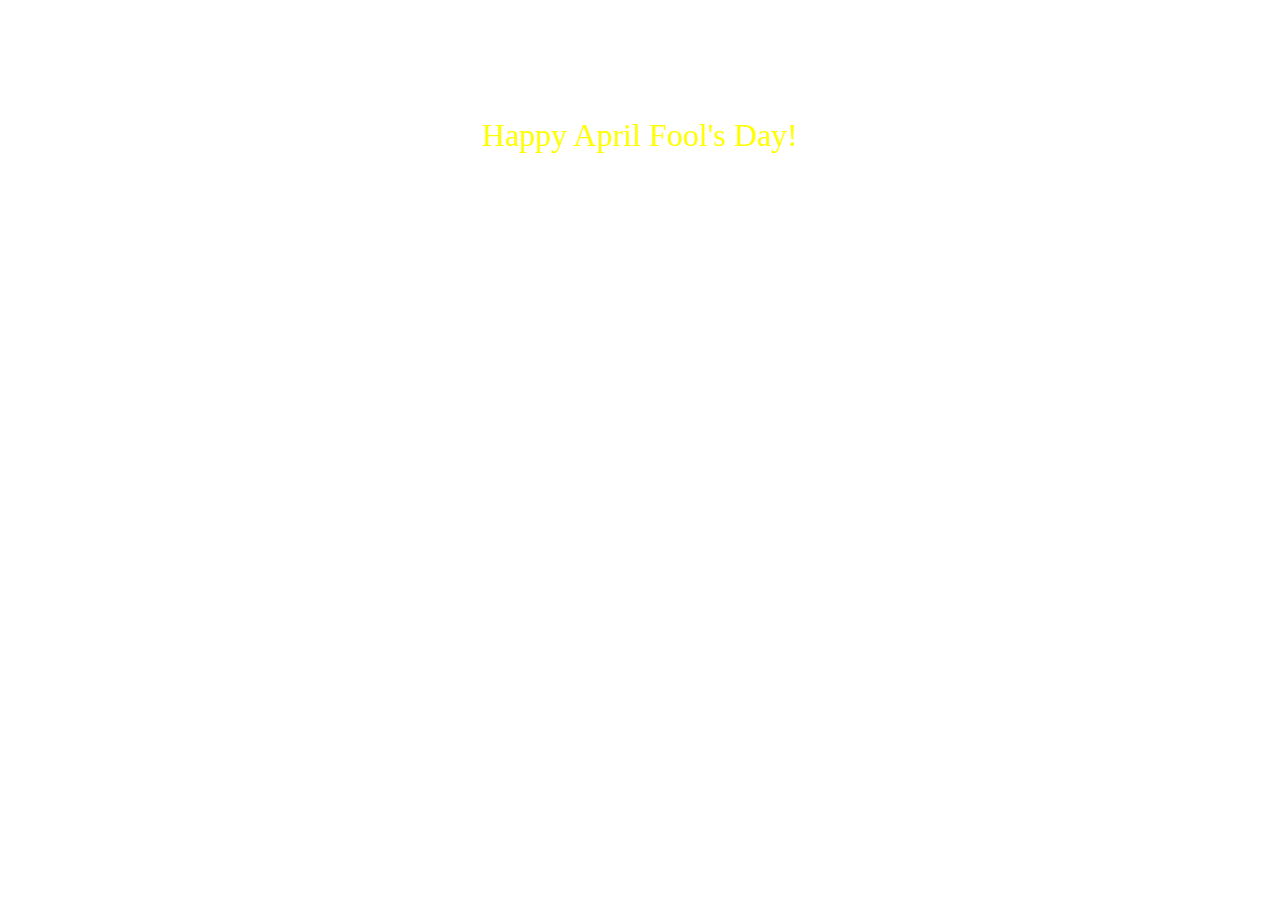
==== index.html @ 1a0f26ee "initial commit" ====
<!DOCTYPE html>
<html lang="en">

<head>
    <meta charset="UTF-8">
    <meta name="viewport" content="width=device-width, initial-scale=1.0">
    <meta http-equiv="X-UA-Compatible" content="ie=edge">
    <link rel="stylesheet" href="./assets/css/style.css">
    <title>Portfolio</title>
</head>

<body>
    <iframe src="./assets/images/silence.mp3" allow="autoplay" id="audio" style="display:none"></iframe>
    <audio id="myAudio" autoplay loop>
        <source type="audio/ogg">
    </audio>

    <div class="cont"><video id="myVideo" autoplay muted>

            <source
                src="./assets/images/Rick Astley - Never Gonna Give You Up (Official Music Video) (1080p_25fps_H264-128kbit_AAC).mp4"
                type="video/mp4">
            Your browser does not support HTML5 video.
        </video>

        <div class="overlay">
                <div id="hello">Happy April Fool's Day!</div>
            </div>

    </div>




    <script>
        var isChromium = window.chrome;
        var winNav = window.navigator;
        var vendorName = winNav.vendor;
        var isOpera = typeof window.opr !== "undefined";
        var isIEedge = winNav.userAgent.indexOf("Edge") > -1;
        var isIOSChrome = winNav.userAgent.match("CriOS");
        var hello = document.getElementById("hello");

        if (isIOSChrome) {
            // is Google Chrome on IOS
        } else if (
            isChromium !== null &&
            typeof isChromium !== "undefined" &&
            vendorName === "Google Inc." &&
            isOpera === false &&
            isIEedge === false
        ) {
            // is Google Chrome
            var myAudio = document.getElementById("myAudio");

            function bgMusic() {

                //var randomMusic Audio("./assets/audio/"+music+".ogg";

                var randomMusic = "./assets/images/music.ogg";
                console.log(randomMusic);

                myAudio.setAttribute("src", randomMusic);
            }
            // var vid = document.getElementById("myVideo");
            window.onload = bgMusic();
        } else {
            var vid = document.getElementById("myVideo");

            function enableAutoplay() {
                vid.autoplay = true;
                vid.muted = false;
                vid.load();
            }
            window.onload = enableAutoplay();
            // not Google Chrome 

        }
    </script>
</body>

</html>
---- assets/css/style.css ----
.cont {
    position: relative;
}

.overlay {
    position:absolute;
    bottom:5%;
    left:50%;
    z-index:1;
    transform: translate(-50%);
}

#myVideo{
    width: 100%;
    z-index: 0;
    position: relative;
}

#hello {
    font-size: 2em;
    animation: scale .75s infinite ease-in-out;
    color: yellow;
    z-index: 100;
}

.flex {
    height: 100%;
    width: 100%;
    position: absolute;
    top: 0px;
    display: flex;
    flex-direction: column;
    justify-content: center;
    align-content: center;
    
}

@keyframes scale {
    0% {
        transform: scale(1);
    }

    50% {
        transform: scale(2);
    }

    100% {
        transform: scale(1);
    }
}

@media screen and( max-width: 600px){
    #hello {
        font-size: .75em;
    }
}
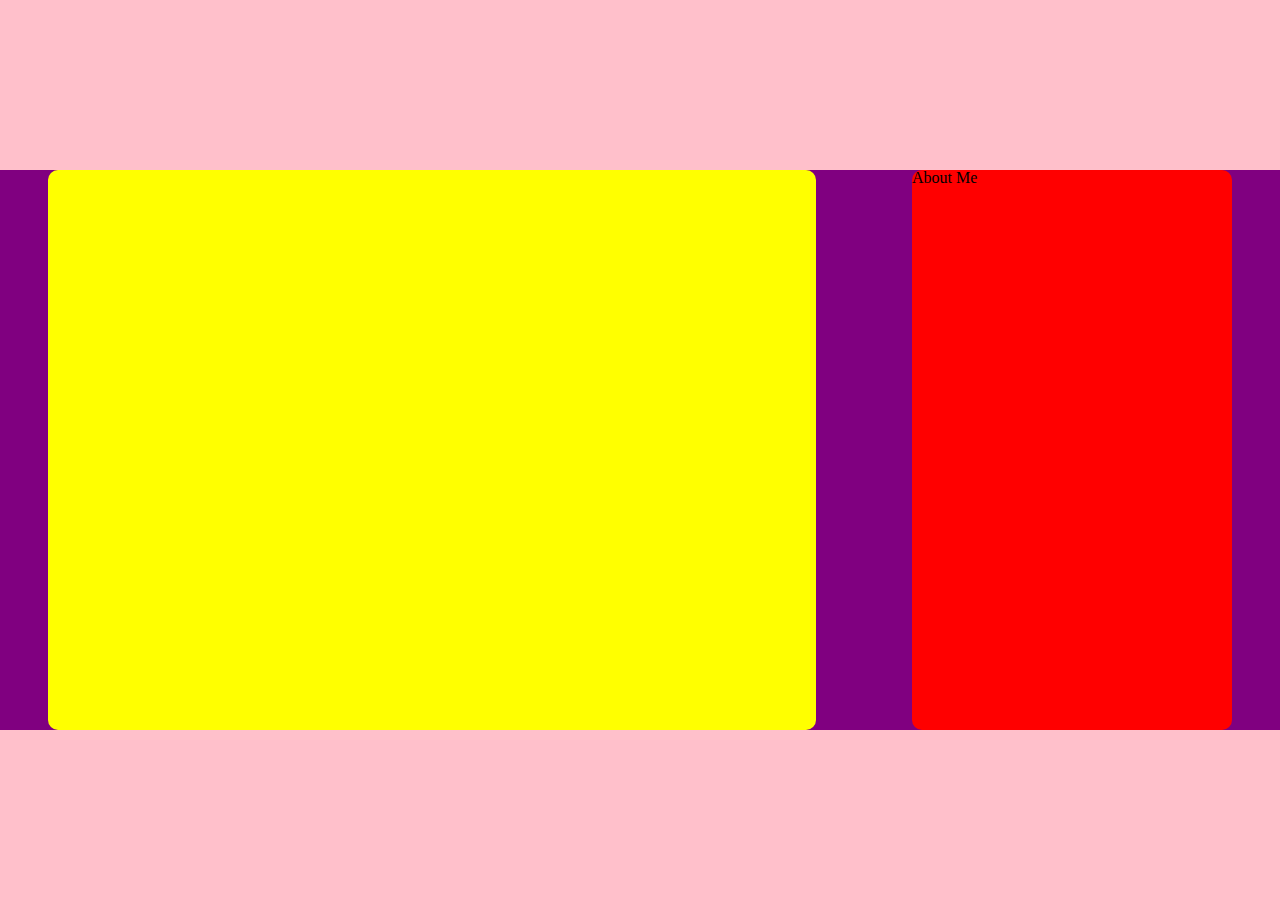
==== commit 840d4edb: "set up for critique" ====
--- a/index.html
+++ b/index.html
@@ -1,82 +1,21 @@
 <!DOCTYPE html>
 <html lang="en">
-
 <head>
     <meta charset="UTF-8">
     <meta name="viewport" content="width=device-width, initial-scale=1.0">
     <meta http-equiv="X-UA-Compatible" content="ie=edge">
+    <link rel="stylesheet" href="./assets/css/reset.css">
     <link rel="stylesheet" href="./assets/css/style.css">
-    <title>Portfolio</title>
+    <title>Jorge Sierra</title>
 </head>
-
 <body>
-    <iframe src="./assets/images/silence.mp3" allow="autoplay" id="audio" style="display:none"></iframe>
-    <audio id="myAudio" autoplay loop>
-        <source type="audio/ogg">
-    </audio>
-
-    <div class="cont"><video id="myVideo" autoplay muted>
-
-            <source
-                src="./assets/images/Rick Astley - Never Gonna Give You Up (Official Music Video) (1080p_25fps_H264-128kbit_AAC).mp4"
-                type="video/mp4">
-            Your browser does not support HTML5 video.
-        </video>
-
-        <div class="overlay">
-                <div id="hello">Happy April Fool's Day!</div>
-            </div>
-
+    <div class="flex-body-container">
+        <div class="black-top"></div>
+        <div class="flex-contet">
+            <div class="portfolio"></div>
+            <div class="about-me">About Me</div>
+        </div>
+        <div class="black-top"></div>
     </div>
-
-
-
-
-    <script>
-        var isChromium = window.chrome;
-        var winNav = window.navigator;
-        var vendorName = winNav.vendor;
-        var isOpera = typeof window.opr !== "undefined";
-        var isIEedge = winNav.userAgent.indexOf("Edge") > -1;
-        var isIOSChrome = winNav.userAgent.match("CriOS");
-        var hello = document.getElementById("hello");
-
-        if (isIOSChrome) {
-            // is Google Chrome on IOS
-        } else if (
-            isChromium !== null &&
-            typeof isChromium !== "undefined" &&
-            vendorName === "Google Inc." &&
-            isOpera === false &&
-            isIEedge === false
-        ) {
-            // is Google Chrome
-            var myAudio = document.getElementById("myAudio");
-
-            function bgMusic() {
-
-                //var randomMusic Audio("./assets/audio/"+music+".ogg";
-
-                var randomMusic = "./assets/images/music.ogg";
-                console.log(randomMusic);
-
-                myAudio.setAttribute("src", randomMusic);
-            }
-            // var vid = document.getElementById("myVideo");
-            window.onload = bgMusic();
-        } else {
-            var vid = document.getElementById("myVideo");
-
-            function enableAutoplay() {
-                vid.autoplay = true;
-                vid.muted = false;
-                vid.load();
-            }
-            window.onload = enableAutoplay();
-            // not Google Chrome 
-
-        }
-    </script>
 </body>
-
 </html>--- a/assets/css/style.css
+++ b/assets/css/style.css
@@ -1,56 +1,39 @@
-.cont {
-    position: relative;
+*{
+    font-size: 20px;
 }
 
-.overlay {
-    position:absolute;
-    bottom:5%;
-    left:50%;
-    z-index:1;
-    transform: translate(-50%);
+.black-top {
+    background-color: black;
+    height: 20%;
 }
 
-#myVideo{
-    width: 100%;
-    z-index: 0;
-    position: relative;
-}
-
-#hello {
-    font-size: 2em;
-    animation: scale .75s infinite ease-in-out;
-    color: yellow;
-    z-index: 100;
-}
-
-.flex {
-    height: 100%;
-    width: 100%;
-    position: absolute;
-    top: 0px;
+.flex-body-container{
     display: flex;
     flex-direction: column;
     justify-content: center;
-    align-content: center;
-    
+    align-items: center;
+    background-color:pink;
+    height: 100vh;
+    width: 100%;
 }
 
-@keyframes scale {
-    0% {
-        transform: scale(1);
-    }
-
-    50% {
-        transform: scale(2);
-    }
-
-    100% {
-        transform: scale(1);
-    }
+.flex-contet {
+    width: 100%;
+    display: flex;
+    background-color: purple;
+    justify-content: space-around;
 }
 
-@media screen and( max-width: 600px){
-    #hello {
-        font-size: .75em;
-    }
+
+.portfolio {
+    background-color: yellow;
+    width: 60%;
+    height: 35em;
+    border-radius: 10px;
+}
+
+.about-me {
+    width: 20em;
+    background-color: red;
+    border-radius: 10px;
 }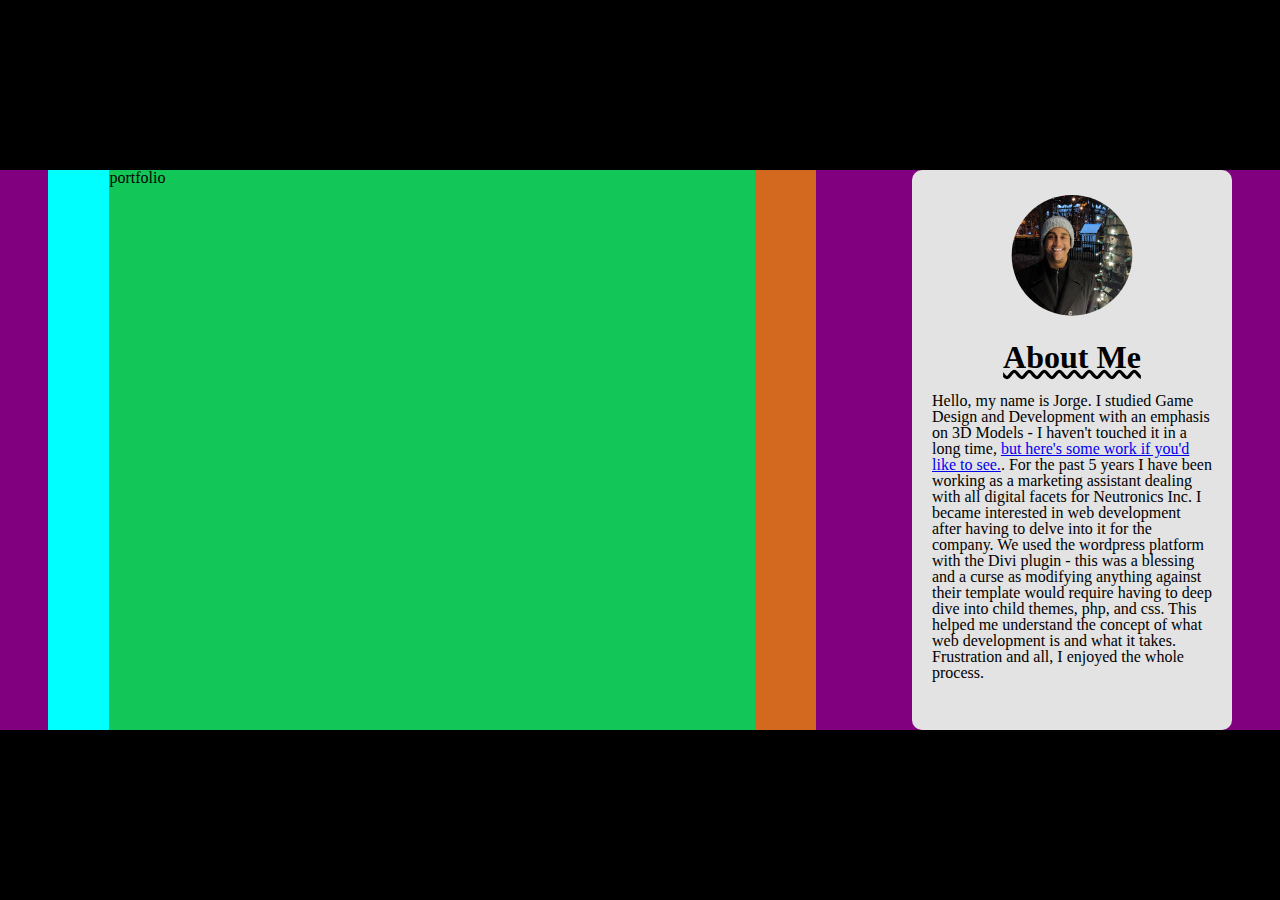
==== commit f1bf859c: "placed items" ====
--- a/index.html
+++ b/index.html
@@ -1,21 +1,42 @@
 <!DOCTYPE html>
 <html lang="en">
+
 <head>
     <meta charset="UTF-8">
     <meta name="viewport" content="width=device-width, initial-scale=1.0">
     <meta http-equiv="X-UA-Compatible" content="ie=edge">
     <link rel="stylesheet" href="./assets/css/reset.css">
-    <link rel="stylesheet" href="./assets/css/style.css">
+    <link rel="stylesheet" href="./assets/css/main.css">
     <title>Jorge Sierra</title>
 </head>
+
 <body>
     <div class="flex-body-container">
-        <div class="black-top"></div>
         <div class="flex-contet">
-            <div class="portfolio"></div>
-            <div class="about-me">About Me</div>
+            <div class="portfolio">
+                <div class="left-arrow"></div>
+                <div class="components-container">
+                    <h1>portfolio</h1>
+                </div>
+                <div class="right-arrow"></div>
+            </div>
+            <div class="about-me">
+                <div class="profile">
+                    <img src="./assets/images/profile.png" alt="" class="circle-clip profile-img">
+                    <h3>About Me</h3>
+                    <p>Hello, my name is Jorge. I studied Game Design and Development with an emphasis on 3D Models - I
+                        haven't touched it in a long time, <a href="https://www.deviantart.com/sulfonicxeno/gallery/">but
+                        here's some work if you'd like to see.</a>. For the past 5 years I have been working as a
+                        marketing assistant dealing with all digital facets for Neutronics Inc. I became interested in
+                        web development after having to delve into it for the company. We used the wordpress platform
+                        with the Divi plugin - this was a blessing and a curse as modifying anything against their
+                        template would require having to deep dive into child themes, php, and css. This helped me
+                        understand the concept of what web development is and what it takes. Frustration and all, I
+                        enjoyed the whole process.</p>
+                </div>
+            </div>
         </div>
-        <div class="black-top"></div>
     </div>
 </body>
+
 </html>--- a/assets/css/main.css
+++ b/assets/css/main.css
@@ -0,0 +1,111 @@
+* {
+  font-size: 20px;
+}
+
+body {
+  background-color: black;
+  display: -webkit-box;
+  display: -ms-flexbox;
+  display: flex;
+  -webkit-box-pack: center;
+      -ms-flex-pack: center;
+          justify-content: center;
+  -webkit-box-align: center;
+      -ms-flex-align: center;
+          align-items: center;
+  height: 100vh;
+}
+
+.flex-body-container {
+  display: -webkit-box;
+  display: -ms-flexbox;
+  display: flex;
+  -webkit-box-orient: vertical;
+  -webkit-box-direction: normal;
+      -ms-flex-direction: column;
+          flex-direction: column;
+  -webkit-box-pack: center;
+      -ms-flex-pack: center;
+          justify-content: center;
+  -webkit-box-align: center;
+      -ms-flex-align: center;
+          align-items: center;
+  width: 100%;
+  height: 90%;
+}
+
+.flex-body-container .flex-contet {
+  width: 100%;
+  display: -webkit-box;
+  display: -ms-flexbox;
+  display: flex;
+  background-color: purple;
+  -ms-flex-pack: distribute;
+      justify-content: space-around;
+}
+
+.flex-body-container .flex-contet .portfolio {
+  background-color: yellow;
+  width: 60%;
+  height: 35em;
+  border-radius: 10px;
+  display: -webkit-box;
+  display: -ms-flexbox;
+  display: flex;
+}
+
+.flex-body-container .flex-contet .portfolio .left-arrow {
+  background-color: cyan;
+  -webkit-box-flex: 1;
+      -ms-flex: 1;
+          flex: 1;
+}
+
+.flex-body-container .flex-contet .portfolio .right-arrow {
+  background-color: chocolate;
+  -webkit-box-flex: 1;
+      -ms-flex: 1;
+          flex: 1;
+}
+
+.flex-body-container .flex-contet .portfolio .components-container {
+  background-color: #12c757;
+  -webkit-box-flex: 3;
+      -ms-flex: 3;
+          flex: 3;
+  -ms-flex-preferred-size: 60%;
+      flex-basis: 60%;
+}
+
+.flex-body-container .flex-contet .about-me {
+  width: 20em;
+  background-color: #e3e3e3;
+  border-radius: 10px;
+}
+
+.flex-body-container .flex-contet .about-me h3 {
+  font-weight: bolder;
+  font-size: 2em;
+  text-align: center;
+  -webkit-text-decoration-line: underline;
+          text-decoration-line: underline;
+  -webkit-text-decoration-style: wavy;
+          text-decoration-style: wavy;
+}
+
+.flex-body-container .flex-contet .about-me .profile-img {
+  display: block;
+  margin-left: auto;
+  margin-right: auto;
+  width: 8em;
+}
+
+.flex-body-container .flex-contet .about-me .circle-clip {
+  -webkit-clip-path: circle(40% at 50% 50%);
+          clip-path: circle(40% at 50% 50%);
+}
+
+.flex-body-container .flex-contet .about-me p {
+  padding: 20px;
+}
+/*# sourceMappingURL=main.css.map */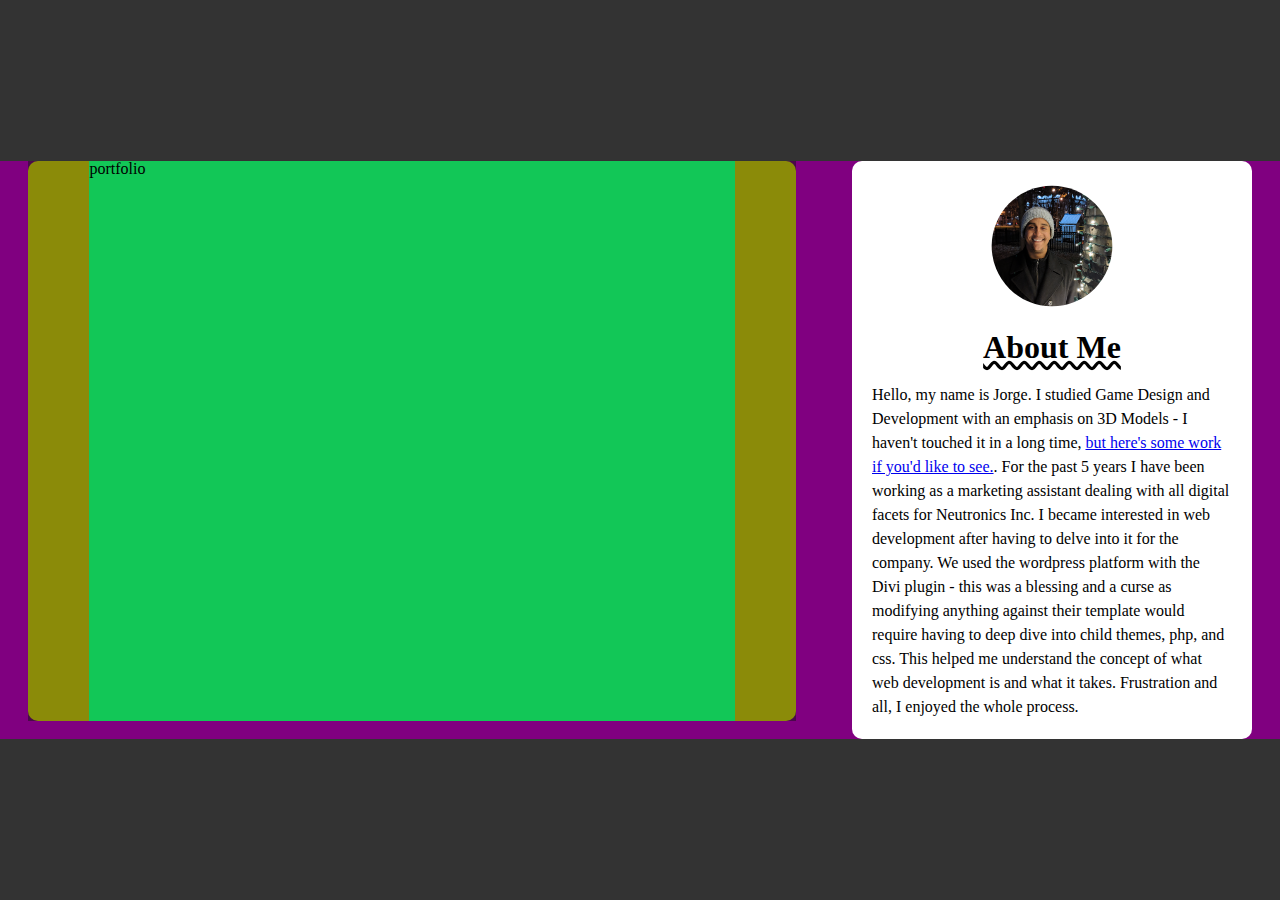
==== commit 83c5fd7d: "needs bg image" ====
--- a/index.html
+++ b/index.html
@@ -25,8 +25,8 @@
                     <img src="./assets/images/profile.png" alt="" class="circle-clip profile-img">
                     <h3>About Me</h3>
                     <p>Hello, my name is Jorge. I studied Game Design and Development with an emphasis on 3D Models - I
-                        haven't touched it in a long time, <a href="https://www.deviantart.com/sulfonicxeno/gallery/">but
-                        here's some work if you'd like to see.</a>. For the past 5 years I have been working as a
+                        haven't touched it in a long time,<span class="link"> <a href="https://www.deviantart.com/sulfonicxeno/gallery/">but
+                        here's some work if you'd like to see.</a></span>. For the past 5 years I have been working as a
                         marketing assistant dealing with all digital facets for Neutronics Inc. I became interested in
                         web development after having to delve into it for the company. We used the wordpress platform
                         with the Divi plugin - this was a blessing and a curse as modifying anything against their
--- a/assets/css/main.css
+++ b/assets/css/main.css
@@ -3,7 +3,7 @@
 }
 
 body {
-  background-color: black;
+  background-color: #333;
   display: -webkit-box;
   display: -ms-flexbox;
   display: flex;
@@ -55,14 +55,14 @@
 }
 
 .flex-body-container .flex-contet .portfolio .left-arrow {
-  background-color: cyan;
+  background-color: #1313137d;
   -webkit-box-flex: 1;
       -ms-flex: 1;
           flex: 1;
 }
 
 .flex-body-container .flex-contet .portfolio .right-arrow {
-  background-color: chocolate;
+  background-color: #1313137d;
   -webkit-box-flex: 1;
       -ms-flex: 1;
           flex: 1;
@@ -78,8 +78,8 @@
 }
 
 .flex-body-container .flex-contet .about-me {
-  width: 20em;
-  background-color: #e3e3e3;
+  width: 25em;
+  background-color: #ffffff;
   border-radius: 10px;
 }
 
@@ -107,5 +107,6 @@
 
 .flex-body-container .flex-contet .about-me p {
   padding: 20px;
+  line-height: 1.5em;
 }
 /*# sourceMappingURL=main.css.map */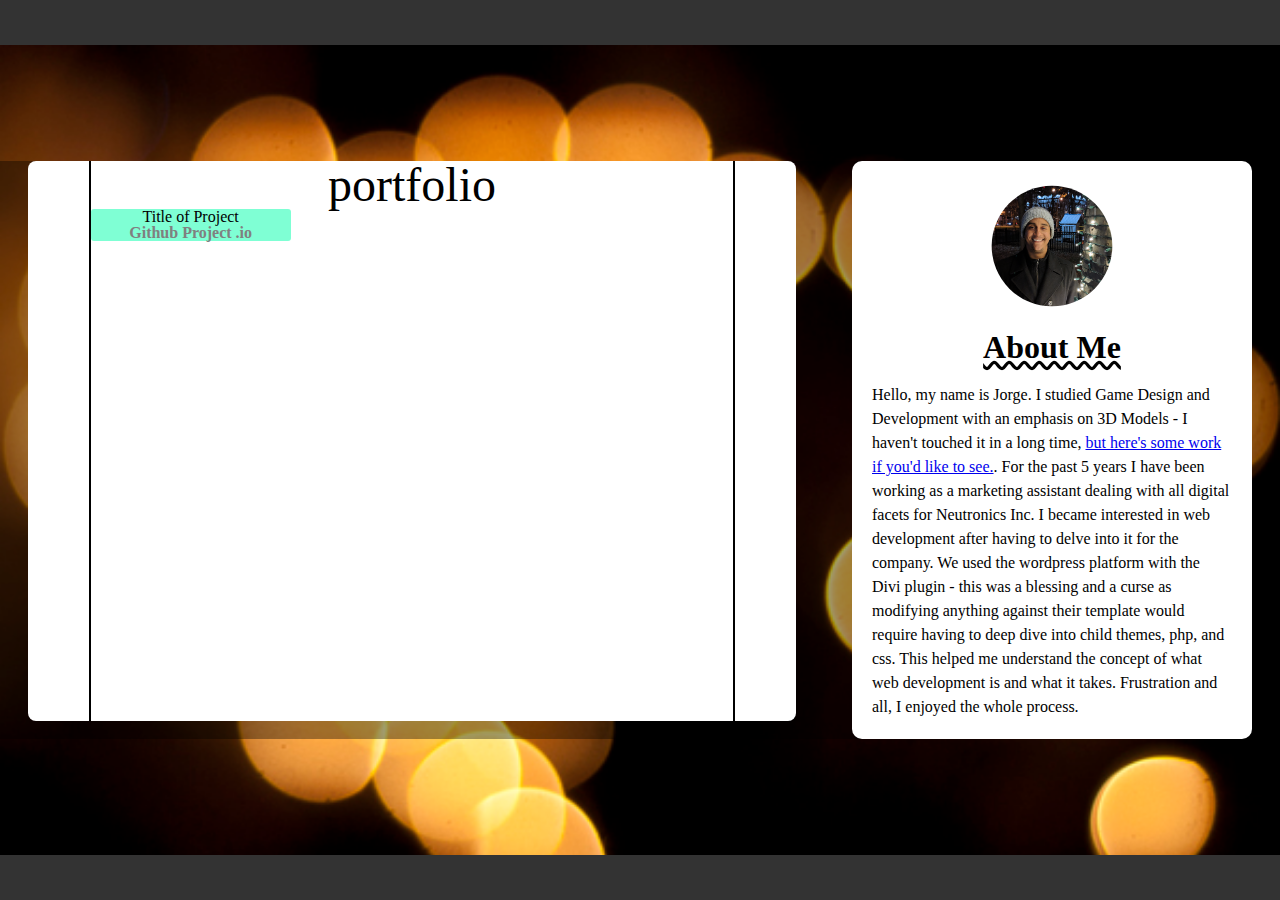
==== commit 70e02824: "working on pagination logic" ====
--- a/index.html
+++ b/index.html
@@ -15,8 +15,17 @@
         <div class="flex-contet">
             <div class="portfolio">
                 <div class="left-arrow"></div>
-                <div class="components-container">
-                    <h1>portfolio</h1>
+                <div class="components-container" id="compContainer">
+                        <h1>portfolio</h1>
+                    <div class="component-area">
+                        <div class="component">
+                            <div class="comp-title">Title of Project</div>
+                            <div class="comp-links">
+                                <a href="#" class="comp-link"target="_blank">Github Project</a>
+                                <a href="#" class="comp-link"target="_blank">.io</a>
+                            </div>
+                        </div>
+                    </div>
                 </div>
                 <div class="right-arrow"></div>
             </div>
@@ -25,8 +34,10 @@
                     <img src="./assets/images/profile.png" alt="" class="circle-clip profile-img">
                     <h3>About Me</h3>
                     <p>Hello, my name is Jorge. I studied Game Design and Development with an emphasis on 3D Models - I
-                        haven't touched it in a long time,<span class="link"> <a href="https://www.deviantart.com/sulfonicxeno/gallery/">but
-                        here's some work if you'd like to see.</a></span>. For the past 5 years I have been working as a
+                        haven't touched it in a long time,<span class="link"> <a
+                                href="https://www.deviantart.com/sulfonicxeno/gallery/">but
+                                here's some work if you'd like to see.</a></span>. For the past 5 years I have been
+                        working as a
                         marketing assistant dealing with all digital facets for Neutronics Inc. I became interested in
                         web development after having to delve into it for the company. We used the wordpress platform
                         with the Divi plugin - this was a blessing and a curse as modifying anything against their
@@ -37,6 +48,12 @@
             </div>
         </div>
     </div>
+
+    <!-- JQUERY -->
+    <script src="https://cdnjs.cloudflare.com/ajax/libs/jquery/3.3.1/jquery.min.js"></script>
+    <!-- Main -->
+    <script src="./assets/javacript/main.js"></script>
+
 </body>
 
 </html>--- a/assets/css/main.css
+++ b/assets/css/main.css
@@ -1,7 +1,3 @@
-* {
-  font-size: 20px;
-}
-
 body {
   background-color: #333;
   display: -webkit-box;
@@ -32,6 +28,8 @@
           align-items: center;
   width: 100%;
   height: 90%;
+  background: url("../images/unnamed.jpg") no-repeat;
+  background-size: cover;
 }
 
 .flex-body-container .flex-contet {
@@ -39,13 +37,12 @@
   display: -webkit-box;
   display: -ms-flexbox;
   display: flex;
-  background-color: purple;
+  background-color: #0000005e;
   -ms-flex-pack: distribute;
       justify-content: space-around;
 }
 
 .flex-body-container .flex-contet .portfolio {
-  background-color: yellow;
   width: 60%;
   height: 35em;
   border-radius: 10px;
@@ -55,26 +52,53 @@
 }
 
 .flex-body-container .flex-contet .portfolio .left-arrow {
-  background-color: #1313137d;
+  background-color: #fff;
   -webkit-box-flex: 1;
       -ms-flex: 1;
           flex: 1;
+  border-radius: 8px 0px 0px 8px;
+  border-right: 2px solid black;
 }
 
 .flex-body-container .flex-contet .portfolio .right-arrow {
-  background-color: #1313137d;
+  background-color: #fff;
   -webkit-box-flex: 1;
       -ms-flex: 1;
           flex: 1;
+  border-radius: 0px 8px 8px 0px;
+  border-left: 2px solid black;
 }
 
 .flex-body-container .flex-contet .portfolio .components-container {
-  background-color: #12c757;
+  background-color: #fff;
   -webkit-box-flex: 3;
       -ms-flex: 3;
           flex: 3;
   -ms-flex-preferred-size: 60%;
       flex-basis: 60%;
+}
+
+.flex-body-container .flex-contet .portfolio .components-container h1 {
+  text-align: center;
+  font-size: 3em;
+}
+
+.flex-body-container .flex-contet .portfolio .components-container .component {
+  max-width: 200px;
+  width: 100%;
+  background: aquamarine;
+  text-align: center;
+  border-radius: 3px;
+}
+
+.flex-body-container .flex-contet .portfolio .components-container .component .comp-link {
+  text-decoration: none;
+  font-weight: bolder;
+  color: gray;
+}
+
+.flex-body-container .flex-contet .portfolio .components-container .component .comp-link:hover {
+  color: darkgray;
 }
 
 .flex-body-container .flex-contet .about-me {
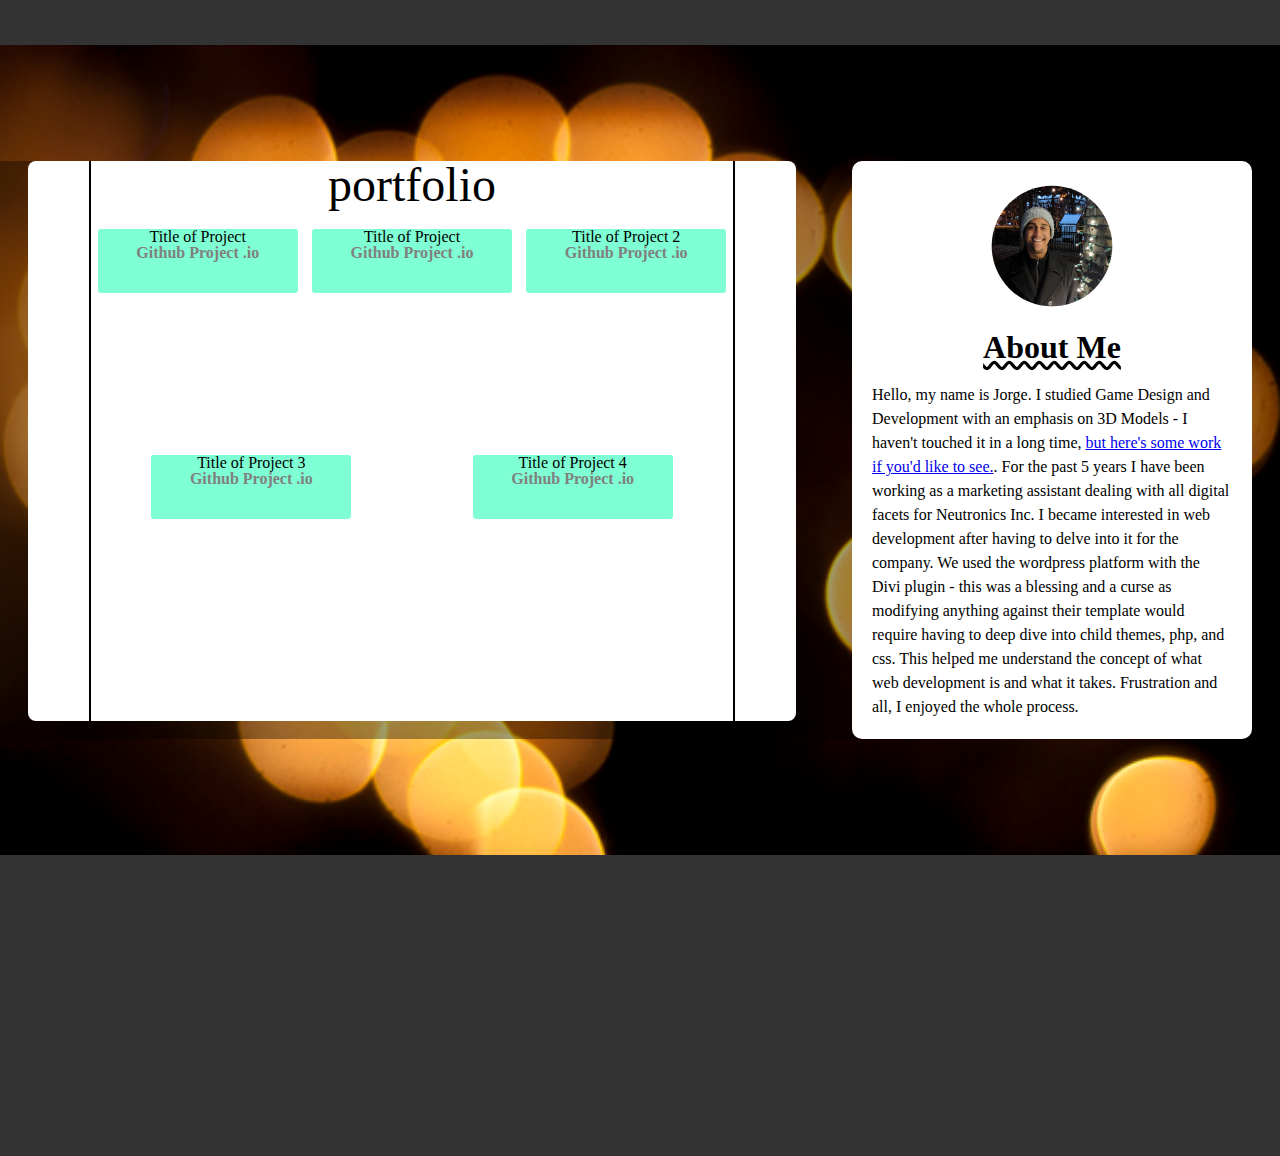
==== commit a94e6af1: "new website with form; needs css" ====
--- a/index.html
+++ b/index.html
@@ -20,6 +20,41 @@
                     <div class="component-area">
                         <div class="component">
                             <div class="comp-title">Title of Project</div>
+                            <div class="comp-links">
+                                <a href="#" class="comp-link"target="_blank">Github Project</a>
+                                <a href="#" class="comp-link"target="_blank">.io</a>
+                            </div>
+                        </div>
+                        <div class="component">
+                            <div class="comp-title">Title of Project</div>
+                            <div class="comp-links">
+                                <a href="#" class="comp-link"target="_blank">Github Project</a>
+                                <a href="#" class="comp-link"target="_blank">.io</a>
+                            </div>
+                        </div>
+                        <div class="component">
+                            <div class="comp-title">Title of Project 2</div>
+                            <div class="comp-links">
+                                <a href="#" class="comp-link"target="_blank">Github Project</a>
+                                <a href="#" class="comp-link"target="_blank">.io</a>
+                            </div>
+                        </div>
+                        <div class="component">
+                            <div class="comp-title">Title of Project 3</div>
+                            <div class="comp-links">
+                                <a href="#" class="comp-link"target="_blank">Github Project</a>
+                                <a href="#" class="comp-link"target="_blank">.io</a>
+                            </div>
+                        </div>
+                        <div class="component">
+                            <div class="comp-title">Title of Project 4</div>
+                            <div class="comp-links">
+                                <a href="#" class="comp-link"target="_blank">Github Project</a>
+                                <a href="#" class="comp-link"target="_blank">.io</a>
+                            </div>
+                        </div>
+                        <div class="component">
+                            <div class="comp-title">Title of Project 5</div>
                             <div class="comp-links">
                                 <a href="#" class="comp-link"target="_blank">Github Project</a>
                                 <a href="#" class="comp-link"target="_blank">.io</a>
--- a/assets/css/main.css
+++ b/assets/css/main.css
@@ -83,12 +83,25 @@
   font-size: 3em;
 }
 
+.flex-body-container .flex-contet .portfolio .components-container .component-area {
+  display: -webkit-box;
+  display: -ms-flexbox;
+  display: flex;
+  -ms-flex-pack: distribute;
+      justify-content: space-around;
+  height: 81%;
+  -ms-flex-wrap: wrap;
+      flex-wrap: wrap;
+  margin-top: 20px;
+}
+
 .flex-body-container .flex-contet .portfolio .components-container .component {
   max-width: 200px;
   width: 100%;
   background: aquamarine;
   text-align: center;
   border-radius: 3px;
+  height: 4em;
 }
 
 .flex-body-container .flex-contet .portfolio .components-container .component .comp-link {
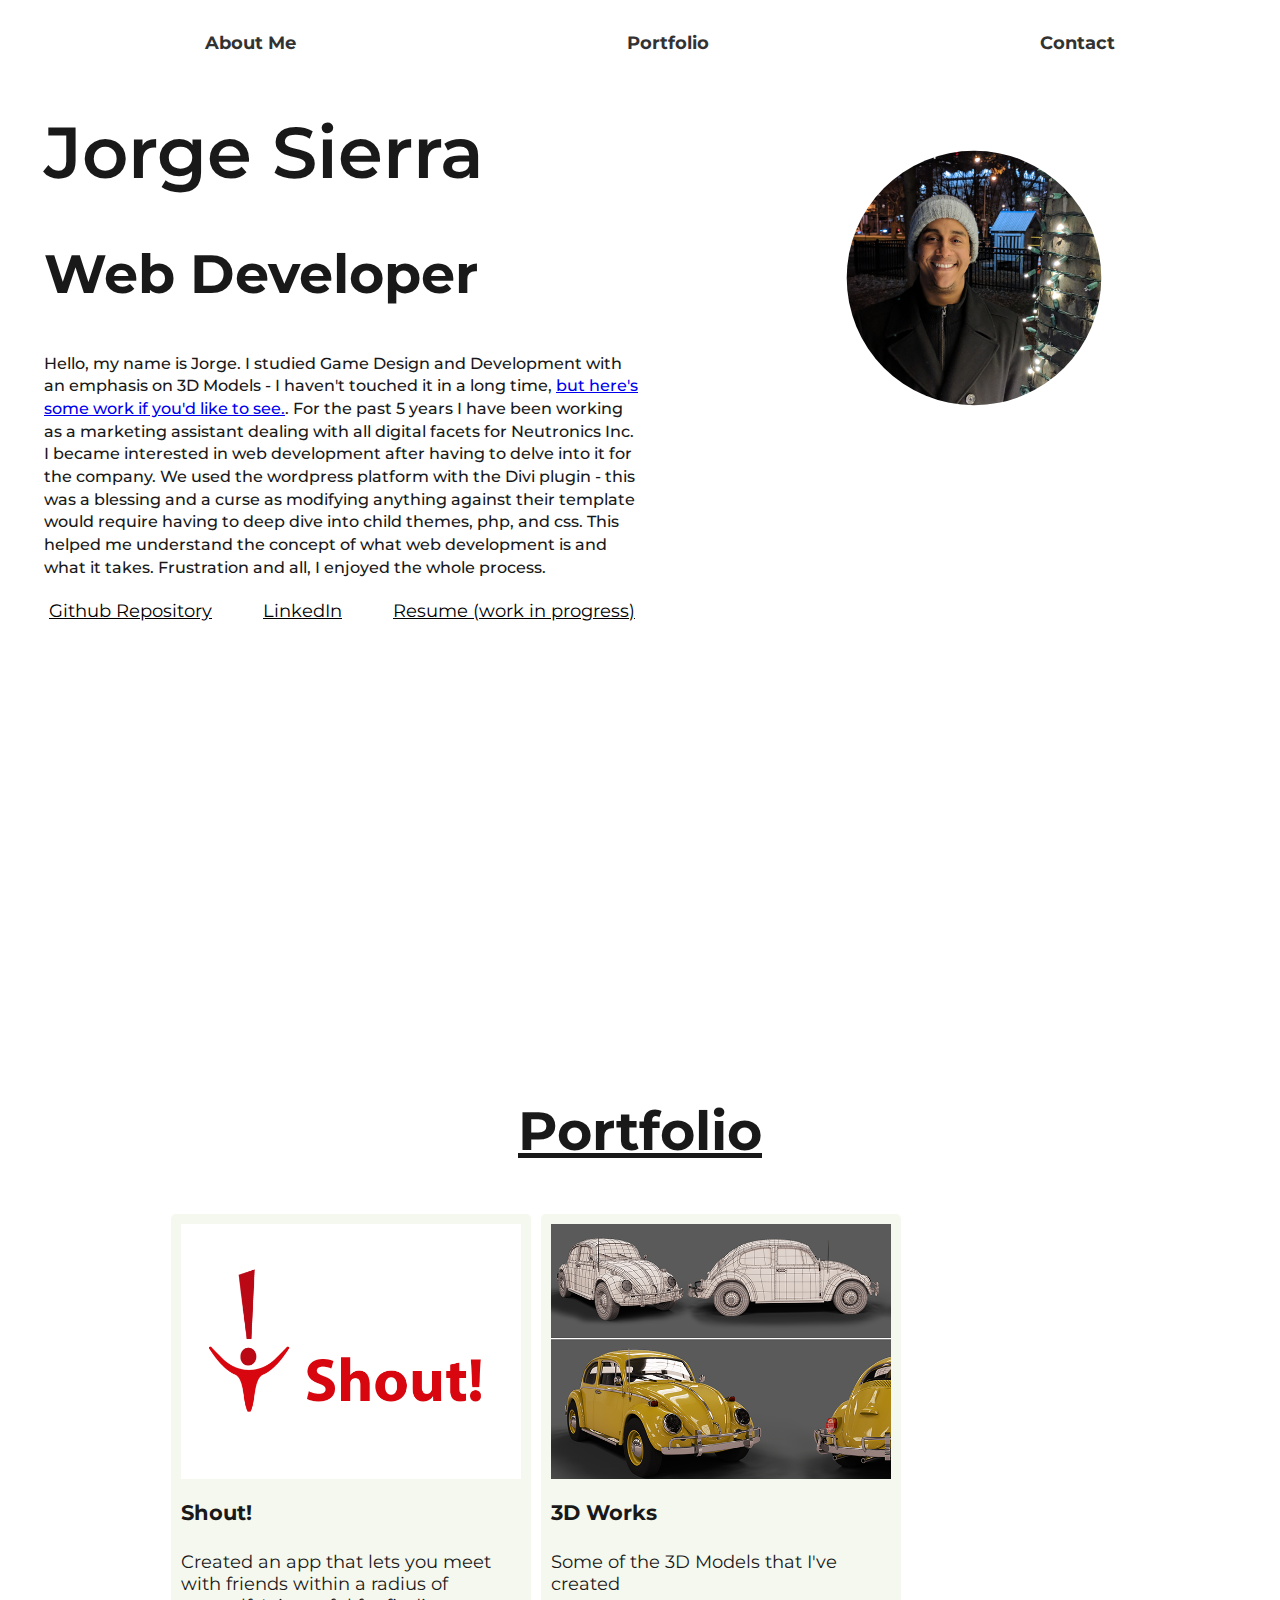
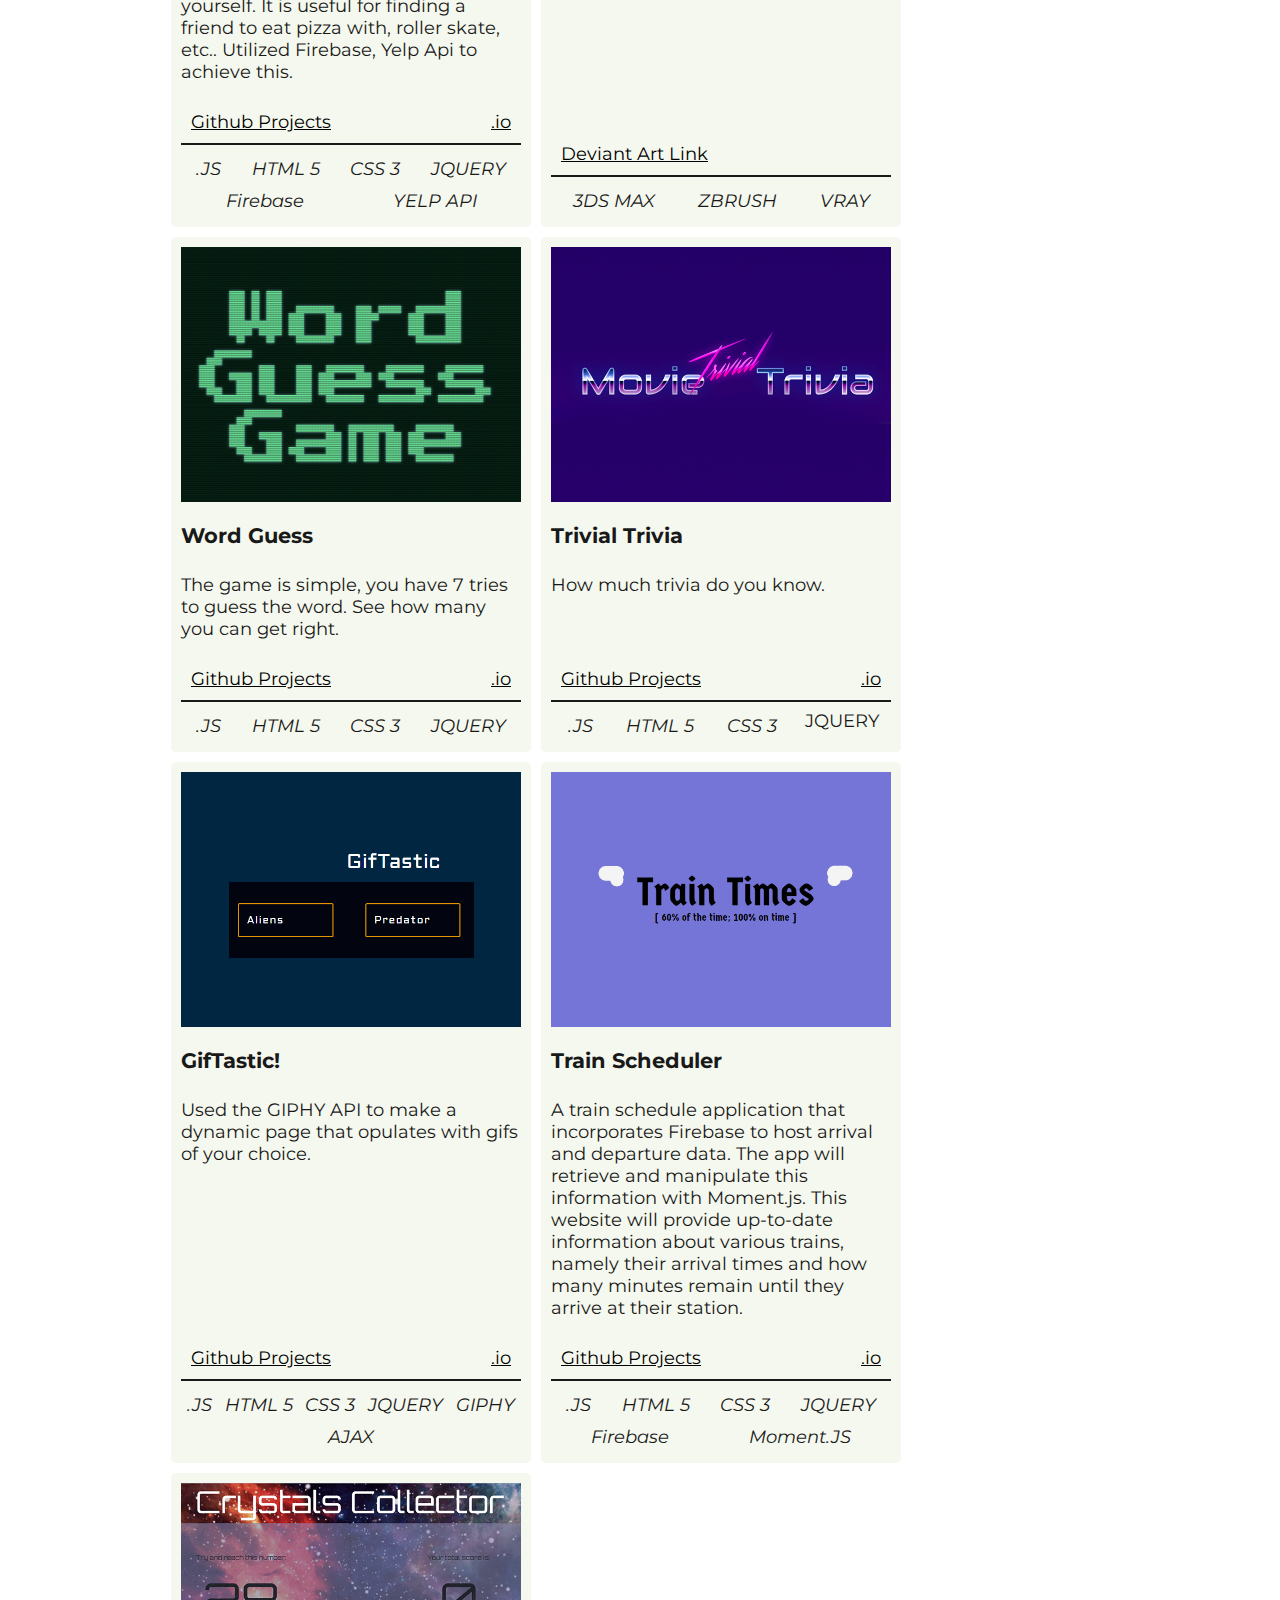
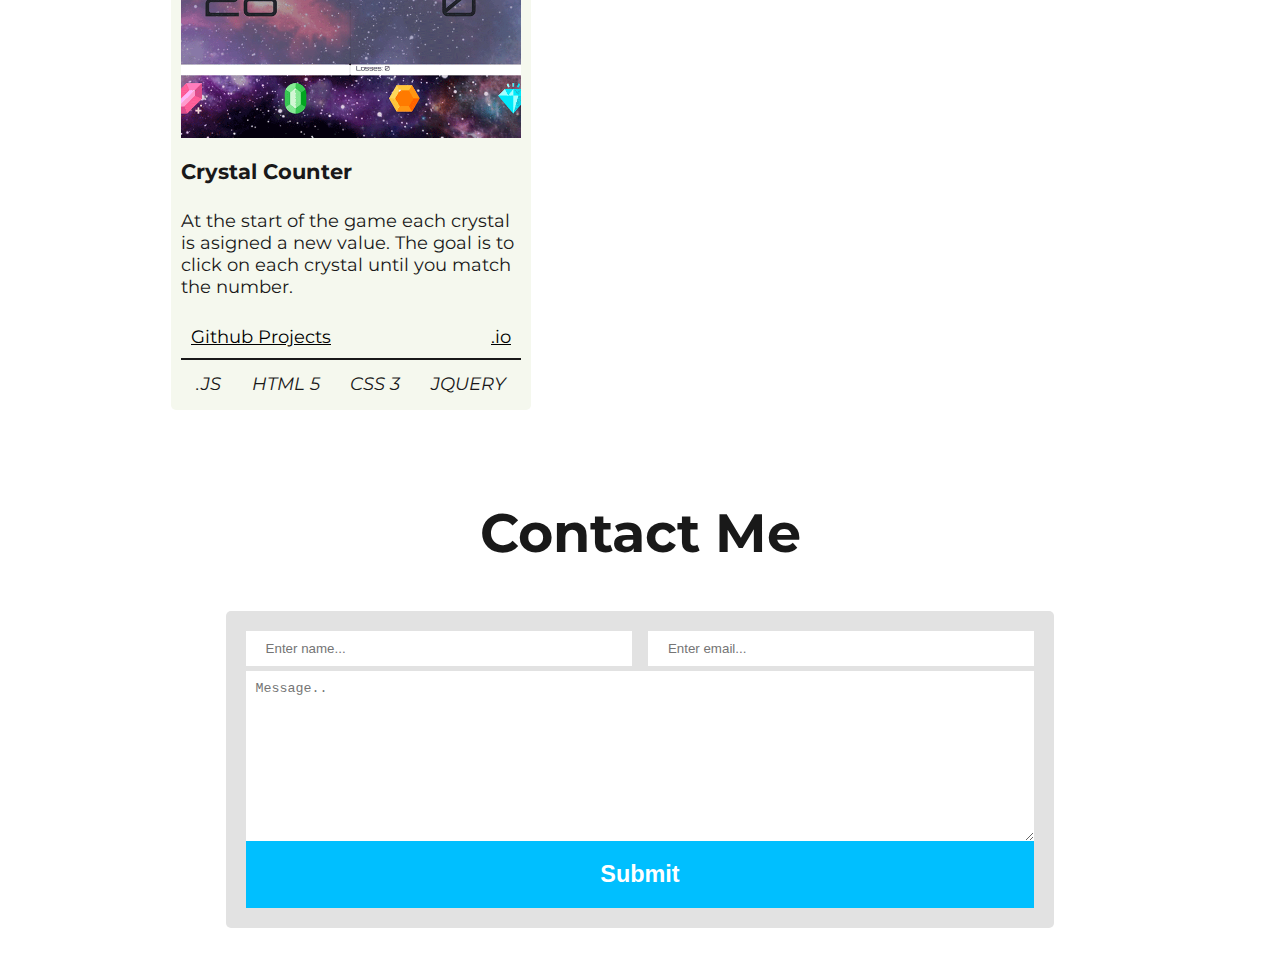
==== commit 19fa575e: "submission without working conctact" ====
--- a/index.html
+++ b/index.html
@@ -5,90 +5,243 @@
     <meta charset="UTF-8">
     <meta name="viewport" content="width=device-width, initial-scale=1.0">
     <meta http-equiv="X-UA-Compatible" content="ie=edge">
-    <link rel="stylesheet" href="./assets/css/reset.css">
-    <link rel="stylesheet" href="./assets/css/main.css">
+    <link rel="stylesheet" href="https://use.fontawesome.com/releases/v5.8.1/css/all.css"
+        integrity="sha384-50oBUHEmvpQ+1lW4y57PTFmhCaXp0ML5d60M1M7uH2+nqUivzIebhndOJK28anvf" crossorigin="anonymous">
+    <link href="https://fonts.googleapis.com/css?family=Montserrat" rel="stylesheet">
+    <link rel="stylesheet" href="./assets/css/style.css">
     <title>Jorge Sierra</title>
 </head>
 
 <body>
-    <div class="flex-body-container">
-        <div class="flex-contet">
-            <div class="portfolio">
-                <div class="left-arrow"></div>
-                <div class="components-container" id="compContainer">
-                        <h1>portfolio</h1>
-                    <div class="component-area">
-                        <div class="component">
-                            <div class="comp-title">Title of Project</div>
-                            <div class="comp-links">
-                                <a href="#" class="comp-link"target="_blank">Github Project</a>
-                                <a href="#" class="comp-link"target="_blank">.io</a>
+    <header class="header">
+        <nav>
+            <ul class="ul-flex">
+                <li ><a href="#aboutMe" class="scroll">About Me</a></li>
+                <li><a href="#portfolio" class="scroll">Portfolio</a></li>
+                <li><a href="#contact" class="scroll">Contact</a></li>
+            </ul>
+        </nav>
+    </header>
+
+    <section class="about-me-flex" id="aboutMe">
+        <div class="about-me-text">
+            <h1>Jorge Sierra</h1>
+            <h2>Web Developer</h2>
+            <p>Hello, my name is Jorge. I studied Game Design and Development with an emphasis on 3D Models - I
+                haven't touched it in a long time,<span class="link"> <a
+                        href="https://www.deviantart.com/sulfonicxeno/gallery/">but
+                        here's some work if you'd like to see.</a></span>. For the past 5 years I have been
+                working as a
+                marketing assistant dealing with all digital facets for Neutronics Inc. I became interested in
+                web development after having to delve into it for the company. We used the wordpress platform
+                with the Divi plugin - this was a blessing and a curse as modifying anything against their
+                template would require having to deep dive into child themes, php, and css. This helped me
+                understand the concept of what web development is and what it takes. Frustration and all, I
+                enjoyed the whole process.</p>
+
+            <div class="resume-flex">
+                <a href="https://github.com/JSierra0918?tab=repositories" target="_blank"><i
+                        class="fab fa-github-square"></i>Github
+                    Repository</a>
+                <a href="https://www.linkedin.com/in/jorge-sierra-35a673a/" target="_blank"><i
+                        class="fab fa-linkedin"></i> LinkedIn</a>
+                <a href="https://gph.is/1CtkPYH" target="_blank"><i class="fas fa-file"></i> Resume (work in
+                    progress)</a>
+            </div>
+        </div>
+
+        <div class="about-me-img ">
+            <img src="./assets/images/profile.png" alt="Jorge Sierra" srcset="" class="circle-clip profile-img">
+        </div>
+    </section>
+
+    <section class="portfolio"  id="portfolio">
+        <h2>Portfolio</h2>
+        <div class="portfolio-flex">
+
+                <div class="portfolio-component">
+                        <div class="port-title">
+                            <img src="./assets/images/shout-Icon.png" alt="Jorge Sierra Word guess">
+                            <h3>Shout!</h3>
+                            <p>Created an app that lets you meet with friends within a radius of yourself.  It is useful for finding a friend to eat pizza with, roller skate, etc..  Utilized Firebase, Yelp Api to achieve this.</p>
+                        </div>
+                        <div class="port-bottom">
+                            <div class="port-links">
+                                <a href="https://github.com/Lopez42512/Shout" target="_blank"><i
+                                        class="fab fa-github"></i> Github
+                                    Projects</a>
+                                <a href="https://lopez42512.github.io/Shout/" target="_blank"><i
+                                        class="fas fa-globe"></i> .io</a>
+                            </div>
+                            <div class="languages-used">
+                                <i class="fab fa-js"> .JS</i>
+                                <i class="fab fa-html5"> HTML 5</i>
+                                <i class="fab fa-css3-alt"> CSS 3</i>
+                                <i class="jquery-icon">JQUERY </i>
+                                <i class="fas fa-fire"> Firebase</i>
+                                <i class="fab fa-yelp"> YELP API</i>
                             </div>
                         </div>
-                        <div class="component">
-                            <div class="comp-title">Title of Project</div>
-                            <div class="comp-links">
-                                <a href="#" class="comp-link"target="_blank">Github Project</a>
-                                <a href="#" class="comp-link"target="_blank">.io</a>
-                            </div>
-                        </div>
-                        <div class="component">
-                            <div class="comp-title">Title of Project 2</div>
-                            <div class="comp-links">
-                                <a href="#" class="comp-link"target="_blank">Github Project</a>
-                                <a href="#" class="comp-link"target="_blank">.io</a>
-                            </div>
-                        </div>
-                        <div class="component">
-                            <div class="comp-title">Title of Project 3</div>
-                            <div class="comp-links">
-                                <a href="#" class="comp-link"target="_blank">Github Project</a>
-                                <a href="#" class="comp-link"target="_blank">.io</a>
-                            </div>
-                        </div>
-                        <div class="component">
-                            <div class="comp-title">Title of Project 4</div>
-                            <div class="comp-links">
-                                <a href="#" class="comp-link"target="_blank">Github Project</a>
-                                <a href="#" class="comp-link"target="_blank">.io</a>
-                            </div>
-                        </div>
-                        <div class="component">
-                            <div class="comp-title">Title of Project 5</div>
-                            <div class="comp-links">
-                                <a href="#" class="comp-link"target="_blank">Github Project</a>
-                                <a href="#" class="comp-link"target="_blank">.io</a>
-                            </div>
-                        </div>
-                    </div>
-                </div>
-                <div class="right-arrow"></div>
-            </div>
-            <div class="about-me">
-                <div class="profile">
-                    <img src="./assets/images/profile.png" alt="" class="circle-clip profile-img">
-                    <h3>About Me</h3>
-                    <p>Hello, my name is Jorge. I studied Game Design and Development with an emphasis on 3D Models - I
-                        haven't touched it in a long time,<span class="link"> <a
-                                href="https://www.deviantart.com/sulfonicxeno/gallery/">but
-                                here's some work if you'd like to see.</a></span>. For the past 5 years I have been
-                        working as a
-                        marketing assistant dealing with all digital facets for Neutronics Inc. I became interested in
-                        web development after having to delve into it for the company. We used the wordpress platform
-                        with the Divi plugin - this was a blessing and a curse as modifying anything against their
-                        template would require having to deep dive into child themes, php, and css. This helped me
-                        understand the concept of what web development is and what it takes. Frustration and all, I
-                        enjoyed the whole process.</p>
+                    </div>
+            <div class="portfolio-component">
+                <div class="port-title">
+                    <img src="./assets/images/model.png" alt="Jorge Sierra Word guess">
+                    <h3>3D Works</h3>
+                    <p>Some of the 3D Models that I've created</p>
+                </div>
+                <div class="port-bottom">
+                    <div class="port-links">
+                        <a href="https://www.deviantart.com/sulfonicxeno/gallery/" target="_blank"><i
+                                class="fab fa-github"></i> Deviant Art Link</a>
+                    </div>
+                    <div class="languages-used">
+                        <i class="fas fa-cube"> 3DS MAX</i>
+                        <i class="fas fa-cube"> ZBRUSH</i>
+                        <i class="fas fa-sun"> VRAY</i>
+                    </div>
+                </div>
+            </div>
+
+            <div class="portfolio-component">
+                <div class="port-title">
+                    <img src="./assets/images/word guess.png" alt="Jorge Sierra Word guess">
+                    <h3>Word Guess</h3>
+                    <p>The game is simple, you have 7 tries to guess the word. See how many you can get right.</p>
+                </div>
+                <div class="port-bottom">
+                    <div class="port-links">
+                        <a href="https://github.com/JSierra0918/word-guess-game" target="_blank"><i
+                                class="fab fa-github"></i> Github
+                            Projects</a>
+                        <a href="https://jsierra0918.github.io/word-guess-game/" target="_blank"><i
+                                class="fas fa-globe"></i> .io</a>
+                    </div>
+                    <div class="languages-used">
+                        <i class="fab fa-js"> .JS</i>
+                        <i class="fab fa-html5"> HTML 5</i>
+                        <i class="fab fa-css3-alt"> CSS 3</i>
+                        <i class="jquery-icon">JQUERY </i>
+                    </div>
+                </div>
+            </div>
+
+            <div class="portfolio-component">
+                <div class="port-title">
+                    <img src="./assets/images/trivia.png" alt="Jorge Sierra Word guess">
+                    <h3>Trivial Trivia</h3>
+                    <p>How much trivia do you know.</p>
+                </div>
+                <div class="port-bottom">
+                    <div class="port-links">
+                        <a href="https://github.com/JSierra0918/TriviaGame" target="_blank"><i
+                                class="fab fa-github"></i> Github
+                            Projects</a>
+                        <a href="https://jsierra0918.github.io/TriviaGame/" target="_blank"><i class="fas fa-globe"></i>
+                            .io</a>
+                    </div>
+                    <div class="languages-used">
+                        <i class="fab fa-js"> .JS</i>
+                        <i class="fab fa-html5"> HTML 5</i>
+                        <i class="fab fa-css3-alt"> CSS 3</i>
+                        <span class="jquery-icon">JQUERY </span>
+                    </div>
+                </div>
+            </div>
+
+            <div class="portfolio-component">
+                <div class="port-title">
+                    <img src="./assets/images/giftastic.png" alt="Jorge Sierra Giftastic">
+                    <h3>GifTastic!</h3>
+                    <p>Used the GIPHY API to make a dynamic page that opulates with gifs of your choice. </p>
+                </div>
+                <div class="port-bottom">
+                    <div class="port-links">
+                        <a href="https://github.com/JSierra0918/GifTastic" target="_blank"><i class="fab fa-github"></i>
+                            Github
+                            Projects</a>
+                        <a href="https://jsierra0918.github.io/GifTastic/" target="_blank"><i class="fas fa-globe"></i>
+                            .io</a>
+                    </div>
+                    <div class="languages-used">
+                        <i class="fab fa-js"> .JS</i>
+                        <i class="fab fa-html5"> HTML 5</i>
+                        <i class="fab fa-css3-alt"> CSS 3</i>
+                        <i class="jquery-icon">JQUERY </i>
+                        <i class="fas fa-tv"> GIPHY</i>
+                        <i>AJAX</i>
+                    </div>
+                </div>
+            </div>
+
+            <div class="portfolio-component">
+                <div class="port-title">
+                    <img src="./assets/images/train-schedule.PNG" alt="Jorge Sierra Giftastic">
+                    <h3>Train Scheduler</h3>
+                    <p>A train schedule application that incorporates Firebase to host arrival and departure data. The
+                        app will retrieve and manipulate this information with Moment.js. This website will provide
+                        up-to-date information about various trains, namely their arrival times and how many minutes
+                        remain until they arrive at their station.</p>
+                </div>
+                <div class="port-bottom">
+                    <div class="port-links">
+                        <a href="https://github.com/JSierra0918/GifTastic" target="_blank"><i class="fab fa-github"></i>
+                            Github
+                            Projects</a>
+                        <a href="https://jsierra0918.github.io/GifTastic/" target="_blank"><i class="fas fa-globe"></i>
+                            .io</a>
+                    </div>
+                    <div class="languages-used">
+                        <i class="fab fa-js"> .JS</i>
+                        <i class="fab fa-html5"> HTML 5</i>
+                        <i class="fab fa-css3-alt"> CSS 3</i>
+                        <i class="jquery-icon">JQUERY </i>
+                        <i class="fas fa-fire"> Firebase</i>
+                        <i class="far fa-clock">Moment.JS</i>
+                    </div>
+                </div>
+            </div>
+
+            <div class="portfolio-component">
+                <div class="port-title">
+                    <img src="./assets/images/crystal.png" alt="">
+                    <h3>Crystal Counter</h3>
+                    <p>At the start of the game each crystal is asigned a new value. The goal is to click on each
+                        crystal until you match the number.</p>
+                </div>
+                <div class="port-bottom">
+                    <div class="port-links">
+                        <a href="https://github.com/JSierra0918/unit-4-game" target="_blank"><i
+                                class="fab fa-github"></i> Github
+                            Projects</a>
+                        <a href="https://jsierra0918.github.io/unit-4-game/" target="_blank"><i
+                                class="fas fa-globe"></i> .io</a>
+                    </div>
+                    <div class="languages-used">
+                        <i class="fab fa-js"> .JS</i>
+                        <i class="fab fa-html5"> HTML 5</i>
+                        <i class="fab fa-css3-alt"> CSS 3</i>
+                        <i class="jquery-icon">JQUERY </i>
+                    </div>
                 </div>
             </div>
         </div>
-    </div>
+    </section>
+
+    <section class="form-container">
+        <h2 id="contact">Contact Me</h2>
+        <form class="form" id="contactForm">
+            <div class="input-wrapper"><input type="text" name="name" placeholder="Enter name...">
+                <input type="email" name="email" id="email" placeholder="Enter email..."></div>
+            <textarea name="textArea" id="" cols="30" rows="10" placeholder="Message.."></textarea>
+            <input type="button" value="Submit" class="button">
+        </form>
+    </section>
+
 
     <!-- JQUERY -->
     <script src="https://cdnjs.cloudflare.com/ajax/libs/jquery/3.3.1/jquery.min.js"></script>
     <!-- Main -->
     <script src="./assets/javacript/main.js"></script>
-
 </body>
 
 </html>--- a/assets/css/style.css
+++ b/assets/css/style.css
@@ -0,0 +1,375 @@
+body {
+  font-size: 18px;
+  color: #191919;
+  font-family: 'Montserrat', sans-serif;
+  -webkit-transition: all .3s ease-in-out;
+  transition: all .3s ease-in-out;
+}
+
+.header {
+  display: -webkit-box;
+  display: -ms-flexbox;
+  display: flex;
+  -webkit-box-pack: center;
+      -ms-flex-pack: center;
+          justify-content: center;
+}
+
+.header nav {
+  width: 100%;
+  position: fixed;
+  top: 0px;
+  left: 0px;
+  background-color: #fff;
+  height: 4em;
+  -webkit-transition: all .2s ease-out;
+  transition: all .2s ease-out;
+}
+
+.header nav ul.ul-flex {
+  display: -webkit-box;
+  display: -ms-flexbox;
+  display: flex;
+  text-decoration: none;
+  color: #000;
+  -ms-flex-pack: distribute;
+      justify-content: space-around;
+  list-style-type: none;
+}
+
+.header nav ul.ul-flex li {
+  margin: 10px 0;
+}
+
+.header nav ul.ul-flex li a {
+  line-height: 30px;
+  font-weight: bold;
+  text-decoration: none;
+  color: #000;
+  opacity: 0.8;
+  -webkit-transition: .2s all ease-in;
+  transition: .2s all ease-in;
+  -webkit-transform-origin: center bottom;
+          transform-origin: center bottom;
+}
+
+.header nav ul.ul-flex li a:hover {
+  color: #505050;
+  text-decoration: underline;
+}
+
+.header .scrolled {
+  background-color: black;
+  color: white;
+}
+
+.active {
+  border-bottom: 1px solid transparent;
+}
+
+section.about-me-flex {
+  display: -webkit-box;
+  display: -ms-flexbox;
+  display: flex;
+  padding-top: 5em;
+  padding-left: 2em;
+  height: 100vh;
+}
+
+section.about-me-flex .about-me-text {
+  -webkit-box-flex: 1;
+      -ms-flex: 1;
+          flex: 1;
+  padding-right: 2em;
+}
+
+section.about-me-flex .about-me-text h1 {
+  text-align: left;
+  font-weight: 600;
+  font-size: 4em;
+  margin-top: 10px;
+  margin-bottom: 10px;
+}
+
+section.about-me-flex .about-me-text h2 {
+  font-size: 3em;
+}
+
+section.about-me-flex .about-me-text p {
+  font-size: .9em;
+  font-weight: 500;
+  line-height: 1.4em;
+}
+
+section.about-me-flex .about-me-text .resume-flex {
+  display: -webkit-box;
+  display: -ms-flexbox;
+  display: flex;
+  -webkit-box-pack: justify;
+      -ms-flex-pack: justify;
+          justify-content: space-between;
+  -ms-flex-wrap: wrap;
+      flex-wrap: wrap;
+}
+
+section.about-me-flex .about-me-text .resume-flex a {
+  color: #000;
+  margin: 5px;
+}
+
+section.about-me-flex .about-me-text .resume-flex a:hover {
+  color: #c1ce00;
+}
+
+section.about-me-flex .about-me-img {
+  -webkit-box-flex: 1;
+      -ms-flex: 1;
+          flex: 1;
+  display: -webkit-box;
+  display: -ms-flexbox;
+  display: flex;
+  -webkit-box-pack: center;
+      -ms-flex-pack: center;
+          justify-content: center;
+}
+
+section.about-me-flex .about-me-img .profile-img {
+  width: 20em;
+  height: 20em;
+  max-width: 15em;
+  z-index: -1;
+}
+
+.circle-clip {
+  -webkit-clip-path: circle(40% at 50% 50%);
+          clip-path: circle(40% at 50% 50%);
+}
+
+.portfolio {
+  margin-top: 55px;
+  display: -webkit-box;
+  display: -ms-flexbox;
+  display: flex;
+  -webkit-box-pack: center;
+      -ms-flex-pack: center;
+          justify-content: center;
+  -webkit-box-orient: vertical;
+  -webkit-box-direction: normal;
+      -ms-flex-direction: column;
+          flex-direction: column;
+  -webkit-box-align: center;
+      -ms-flex-align: center;
+          align-items: center;
+}
+
+.portfolio h2 {
+  width: 100%;
+  background-color: #fff;
+  text-align: center;
+  font-size: 3em;
+  text-decoration: underline;
+}
+
+.portfolio .portfolio-flex {
+  width: 75%;
+  display: -webkit-box;
+  display: -ms-flexbox;
+  display: flex;
+  -ms-flex-wrap: wrap;
+      flex-wrap: wrap;
+}
+
+.portfolio .portfolio-flex .portfolio-component {
+  width: 20em;
+  background: #f5f8ee;
+  overflow: hidden;
+  -webkit-box-sizing: border-box;
+          box-sizing: border-box;
+  margin: 5px;
+  padding: 10px;
+  border-radius: 5px;
+  display: -webkit-box;
+  display: -ms-flexbox;
+  display: flex;
+  -webkit-box-orient: vertical;
+  -webkit-box-direction: normal;
+      -ms-flex-direction: column;
+          flex-direction: column;
+  -webkit-box-pack: justify;
+      -ms-flex-pack: justify;
+          justify-content: space-between;
+}
+
+.portfolio .portfolio-flex .portfolio-component:hover {
+  background-color: #f1d6c0;
+}
+
+.portfolio .portfolio-flex .portfolio-component .port-title {
+  display: -webkit-box;
+  display: -ms-flexbox;
+  display: flex;
+  -webkit-box-orient: vertical;
+  -webkit-box-direction: normal;
+      -ms-flex-direction: column;
+          flex-direction: column;
+}
+
+.portfolio .portfolio-flex .portfolio-component .port-title img {
+  width: 100%;
+  -o-object-fit: cover;
+     object-fit: cover;
+}
+
+.portfolio .portfolio-flex .portfolio-component .port-title p {
+  margin-top: 5px;
+}
+
+.portfolio .portfolio-flex .portfolio-component .port-links {
+  display: -webkit-box;
+  display: -ms-flexbox;
+  display: flex;
+  -webkit-box-pack: justify;
+      -ms-flex-pack: justify;
+          justify-content: space-between;
+  padding: 5px;
+  -webkit-box-sizing: border-box;
+          box-sizing: border-box;
+  border-bottom: 2px solid;
+}
+
+.portfolio .portfolio-flex .portfolio-component .port-links a {
+  color: #000;
+  padding: 5px;
+  -webkit-transition: all .3s ease-in-out;
+  transition: all .3s ease-in-out;
+}
+
+.portfolio .portfolio-flex .portfolio-component .port-links a:hover {
+  color: #c1ce00;
+  font-size: 1.1em;
+}
+
+.portfolio .portfolio-flex .portfolio-component .languages-used {
+  display: -webkit-box;
+  display: -ms-flexbox;
+  display: flex;
+  -ms-flex-pack: distribute;
+      justify-content: space-around;
+  margin-top: 8px;
+  -ms-flex-wrap: wrap;
+      flex-wrap: wrap;
+}
+
+.portfolio .portfolio-flex .portfolio-component .languages-used i {
+  margin: 5px;
+}
+
+.form-container {
+  padding: 2.5rem;
+  display: -webkit-box;
+  display: -ms-flexbox;
+  display: flex;
+  -webkit-box-pack: center;
+      -ms-flex-pack: center;
+          justify-content: center;
+  -webkit-box-align: center;
+      -ms-flex-align: center;
+          align-items: center;
+  -webkit-box-orient: vertical;
+  -webkit-box-direction: normal;
+      -ms-flex-direction: column;
+          flex-direction: column;
+}
+
+.form-container h2 {
+  font-size: 3em;
+}
+
+.form-container form#contactForm {
+  background: #e2e2e2;
+  display: -webkit-box;
+  display: -ms-flexbox;
+  display: flex;
+  -webkit-box-orient: vertical;
+  -webkit-box-direction: normal;
+      -ms-flex-direction: column;
+          flex-direction: column;
+  width: 70%;
+  padding: 20px;
+  -webkit-box-sizing: border-box;
+          box-sizing: border-box;
+  border-radius: 5px;
+}
+
+.form-container form#contactForm .input-wrapper {
+  display: -webkit-box;
+  display: -ms-flexbox;
+  display: flex;
+  -webkit-box-pack: justify;
+      -ms-flex-pack: justify;
+          justify-content: space-between;
+}
+
+.form-container form#contactForm .input-wrapper input {
+  outline: none;
+  border: 0px;
+  padding: 10px 20px;
+  margin-bottom: 5px;
+  -webkit-box-sizing: border-box;
+          box-sizing: border-box;
+  width: 49%;
+}
+
+.form-container form#contactForm .button {
+  border: 0px;
+  color: white;
+  padding: 20px;
+  -webkit-box-sizing: border-box;
+          box-sizing: border-box;
+  background-color: deepskyblue;
+  font-size: 1.3em;
+  font-weight: 700;
+  cursor: pointer;
+  -webkit-transition: .3s all ease-in;
+  transition: .3s all ease-in;
+}
+
+.form-container form#contactForm .button:hover {
+  background-color: #00ffd5;
+}
+
+.form-container form#contactForm textarea {
+  outline: none;
+  border: 0px;
+  padding: 10px;
+  -webkit-box-sizing: border-box;
+          box-sizing: border-box;
+}
+
+@media screen and (max-width: 860px) {
+  section.about-me-flex {
+    -webkit-box-orient: vertical;
+    -webkit-box-direction: reverse;
+        -ms-flex-direction: column-reverse;
+            flex-direction: column-reverse;
+    height: auto;
+    padding-top: 0;
+    -webkit-box-align: center;
+        -ms-flex-align: center;
+            align-items: center;
+  }
+  .portfolio-flex {
+    -webkit-box-orient: vertical;
+    -webkit-box-direction: normal;
+        -ms-flex-direction: column;
+            flex-direction: column;
+    -webkit-box-align: center;
+        -ms-flex-align: center;
+            align-items: center;
+  }
+  .form-container form#contactForm {
+    width: 100%;
+    padding: 10px;
+  }
+}
+/*# sourceMappingURL=style.css.map */